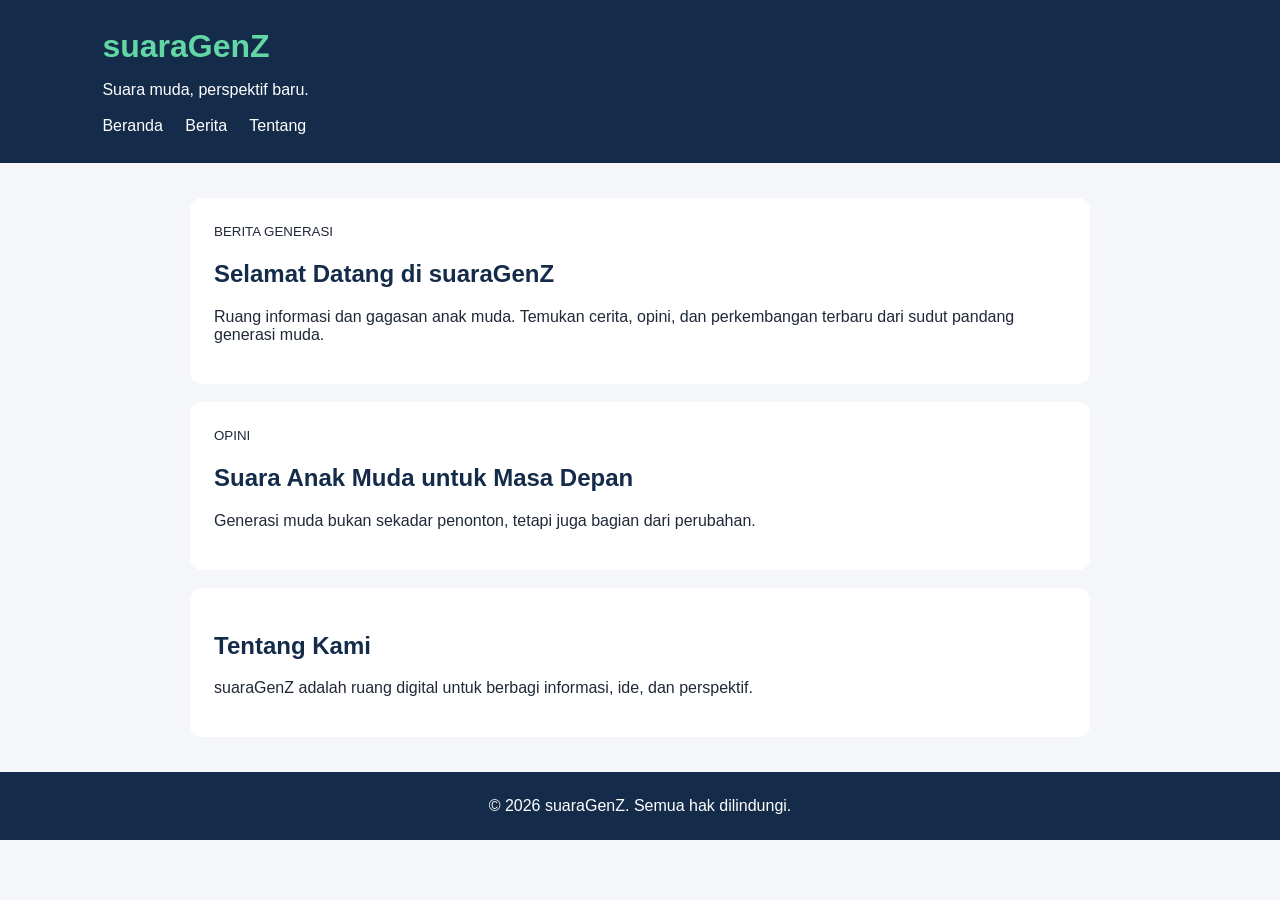
==== index.html @ 2b07df7a "Create index.html" ====
<!DOCTYPE html>
<html lang="id">
<head>
  <meta charset="UTF-8">
  <meta name="viewport" content="width=device-width, initial-scale=1.0">
  <title>suaraGenZ — Suara Generasi</title>
  <style>
    body {
      margin: 0;
      font-family: Arial, sans-serif;
      background: #f4f6f9;
      color: #202938;
    }
    header {
      background: #142b4a;
      color: white;
      padding: 28px 8%;
    }
    header h1 { margin: 0; color: #62d6a5; }
    nav { margin-top: 18px; }
    nav a {
      color: white;
      margin-right: 18px;
      text-decoration: none;
    }
    main {
      max-width: 900px;
      margin: 35px auto;
      padding: 0 20px;
    }
    article {
      background: white;
      padding: 24px;
      margin-bottom: 18px;
      border-radius: 12px;
    }
    article h2 { color: #142b4a; }
    footer {
      text-align: center;
      padding: 25px;
      background: #142b4a;
      color: white;
    }
  </style>
</head>
<body>
  <header>
    <h1>suaraGenZ</h1>
    <p>Suara muda, perspektif baru.</p>
    <nav>
      <a href="#">Beranda</a>
      <a href="#berita">Berita</a>
      <a href="#tentang">Tentang</a>
    </nav>
  </header>

  <main id="berita">
    <article>
      <small>BERITA GENERASI</small>
      <h2>Selamat Datang di suaraGenZ</h2>
      <p>
        Ruang informasi dan gagasan anak muda.
        Temukan cerita, opini, dan perkembangan terbaru
        dari sudut pandang generasi muda.
      </p>
    </article>

    <article>
      <small>OPINI</small>
      <h2>Suara Anak Muda untuk Masa Depan</h2>
      <p>
        Generasi muda bukan sekadar penonton,
        tetapi juga bagian dari perubahan.
      </p>
    </article>

    <article id="tentang">
      <h2>Tentang Kami</h2>
      <p>
        suaraGenZ adalah ruang digital untuk
        berbagi informasi, ide, dan perspektif.
      </p>
    </article>
  </main>

  <footer>
    &copy; 2026 suaraGenZ. Semua hak dilindungi.
  </footer>
</body>
</html>
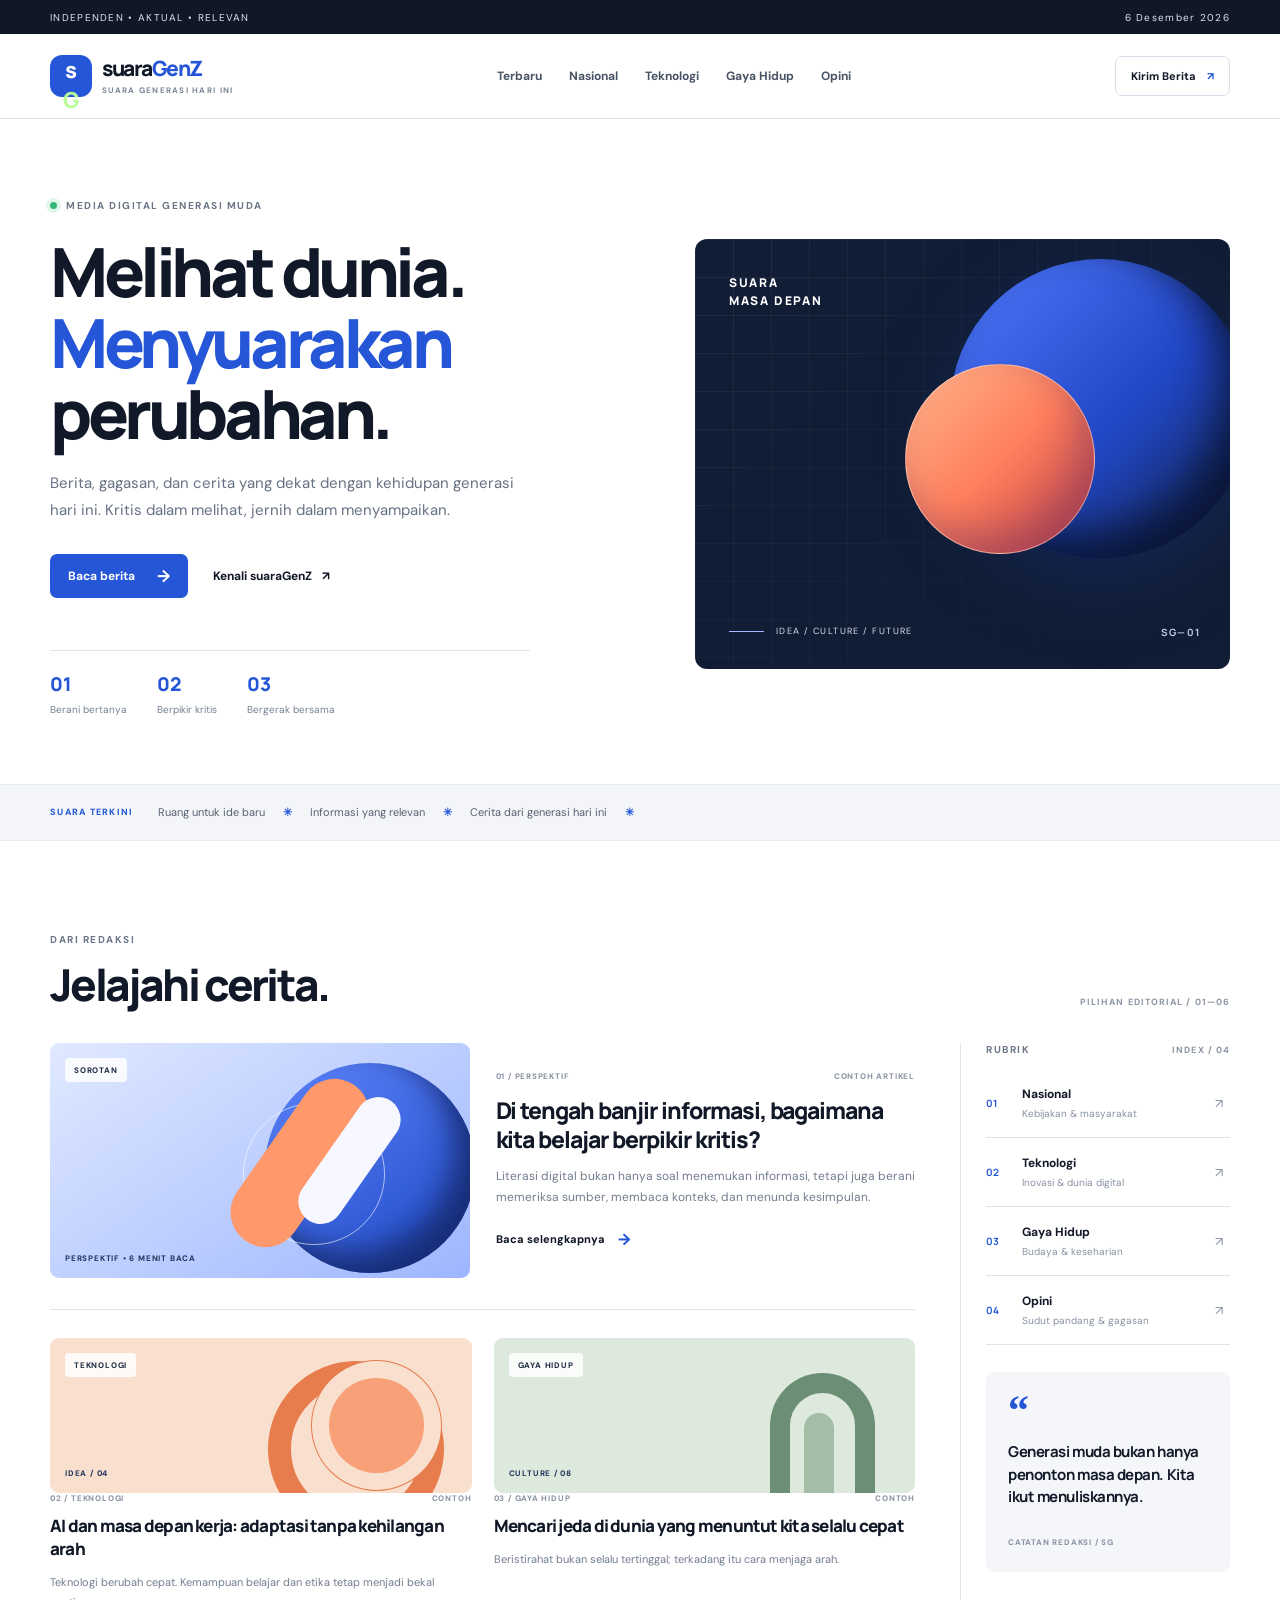
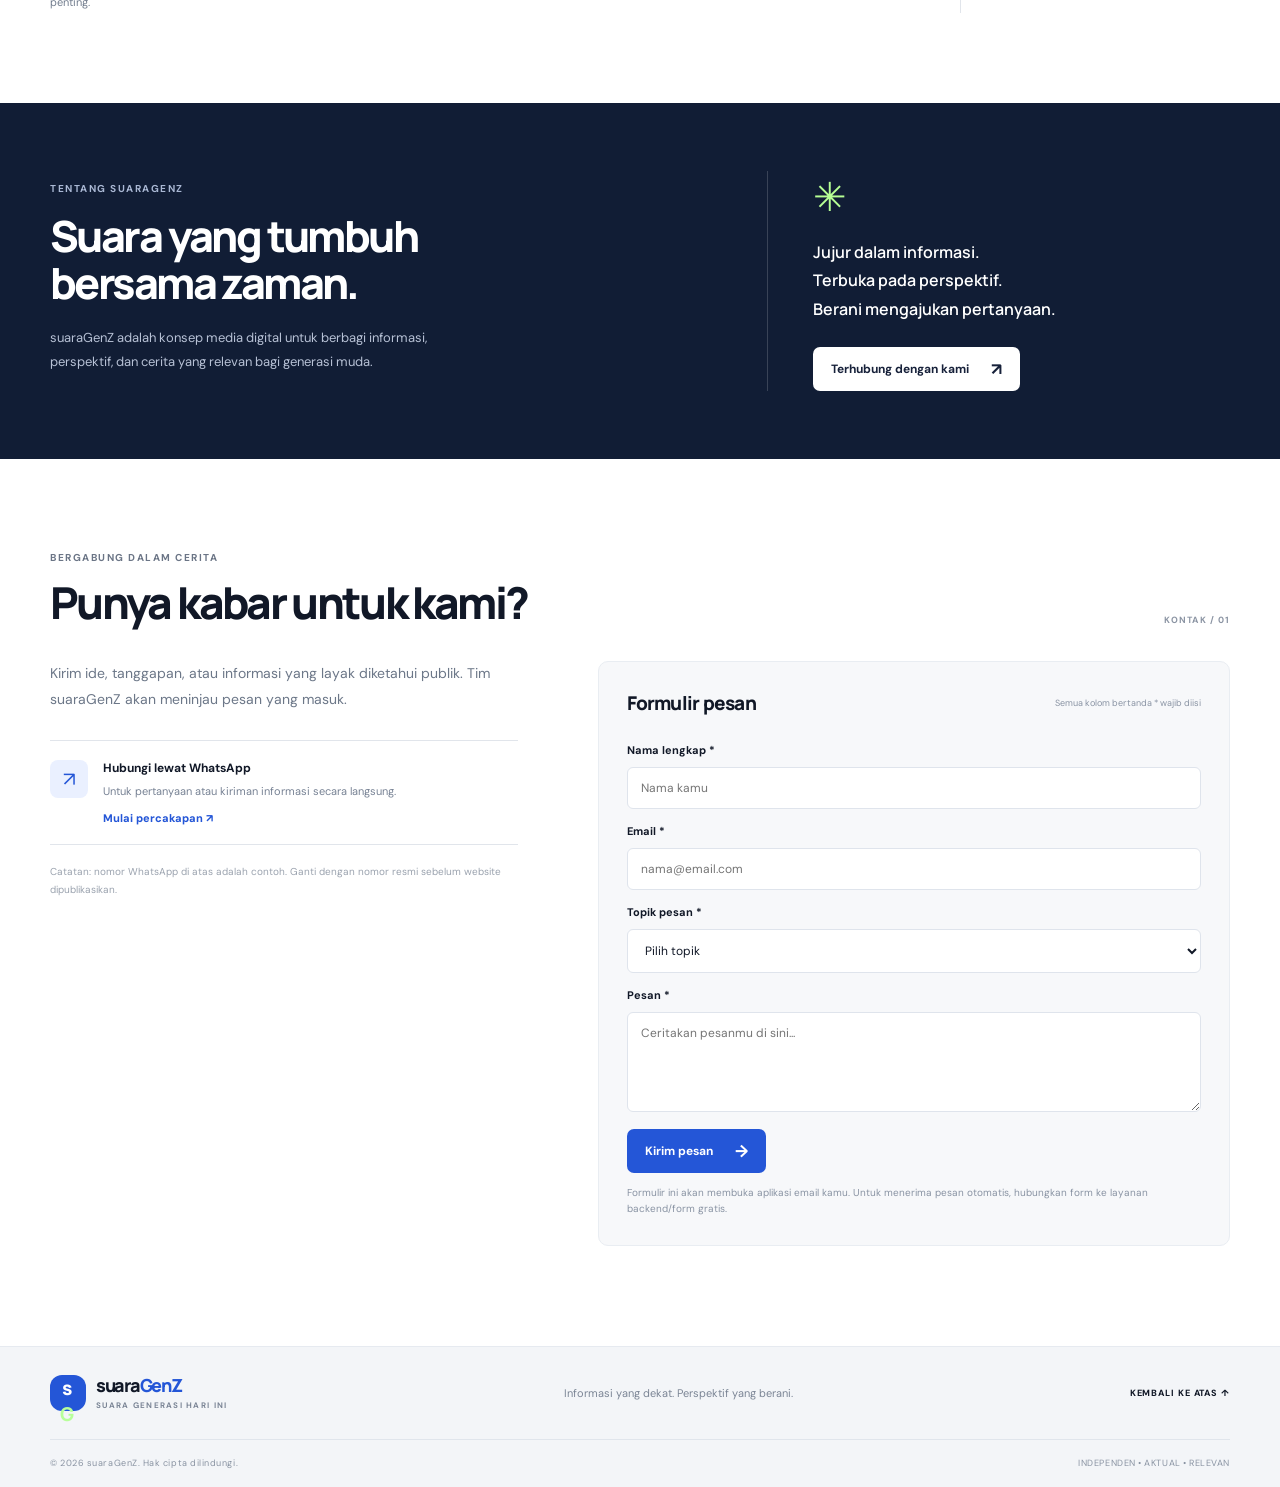
==== commit d612ffe4: "Add files via upload" ====
--- a/index.html
+++ b/index.html
@@ -1,91 +1,88 @@
-
-<!DOCTYPE html>
+<!doctype html>
 <html lang="id">
 <head>
-  <meta charset="UTF-8">
-  <meta name="viewport" content="width=device-width, initial-scale=1.0">
-  <title>suaraGenZ — Suara Generasi</title>
-  <style>
-    body {
-      margin: 0;
-      font-family: Arial, sans-serif;
-      background: #f4f6f9;
-      color: #202938;
-    }
-    header {
-      background: #142b4a;
-      color: white;
-      padding: 28px 8%;
-    }
-    header h1 { margin: 0; color: #62d6a5; }
-    nav { margin-top: 18px; }
-    nav a {
-      color: white;
-      margin-right: 18px;
-      text-decoration: none;
-    }
-    main {
-      max-width: 900px;
-      margin: 35px auto;
-      padding: 0 20px;
-    }
-    article {
-      background: white;
-      padding: 24px;
-      margin-bottom: 18px;
-      border-radius: 12px;
-    }
-    article h2 { color: #142b4a; }
-    footer {
-      text-align: center;
-      padding: 25px;
-      background: #142b4a;
-      color: white;
-    }
-  </style>
+  <meta charset="utf-8">
+  <meta name="viewport" content="width=device-width, initial-scale=1">
+  <meta name="theme-color" content="#101827">
+  <meta name="description" content="suaraGenZ — berita, gagasan, dan cerita generasi hari ini.">
+  <title>suaraGenZ — Suara Generasi Hari Ini</title>
+  <link rel="icon" href="assets/favicon.svg" type="image/svg+xml">
+  <link rel="stylesheet" href="styles.css">
 </head>
 <body>
-  <header>
-    <h1>suaraGenZ</h1>
-    <p>Suara muda, perspektif baru.</p>
-    <nav>
-      <a href="#">Beranda</a>
-      <a href="#berita">Berita</a>
-      <a href="#tentang">Tentang</a>
-    </nav>
+  <div class="topline"><div class="container topbar"><span>INDEPENDEN • AKTUAL • RELEVAN</span><span id="today"></span></div></div>
+  <header class="site-header">
+    <div class="container header-inner">
+      <a class="brand" href="#" aria-label="suaraGenZ beranda"><span class="brand-mark">s<span>G</span></span><span class="brand-name">suara<span>GenZ</span><small>SUARA GENERASI HARI INI</small></span></a>
+      <button class="menu-toggle" id="menuToggle" aria-expanded="false" aria-controls="mainNav" aria-label="Buka menu">☰</button>
+      <nav id="mainNav" class="nav">
+        <a href="#terbaru">Terbaru</a><a href="#nasional">Nasional</a><a href="#teknologi">Teknologi</a><a href="#gaya-hidup">Gaya Hidup</a><a href="#opini">Opini</a>
+      </nav>
+      <a class="header-cta" href="#kontak">Kirim Berita <span>↗</span></a>
+    </div>
   </header>
 
-  <main id="berita">
-    <article>
-      <small>BERITA GENERASI</small>
-      <h2>Selamat Datang di suaraGenZ</h2>
-      <p>
-        Ruang informasi dan gagasan anak muda.
-        Temukan cerita, opini, dan perkembangan terbaru
-        dari sudut pandang generasi muda.
-      </p>
-    </article>
+  <main>
+    <section class="hero container">
+      <div class="hero-copy">
+        <div class="eyebrow"><span class="live-dot"></span> MEDIA DIGITAL GENERASI MUDA</div>
+        <h1>Melihat dunia.<br><em>Menyuarakan</em> perubahan.</h1>
+        <p>Berita, gagasan, dan cerita yang dekat dengan kehidupan generasi hari ini. Kritis dalam melihat, jernih dalam menyampaikan.</p>
+        <div class="hero-actions"><a class="button button-primary" href="#terbaru">Baca berita <span>→</span></a><a class="text-link" href="#tentang">Kenali suaraGenZ <span>↗</span></a></div>
+        <div class="hero-stats"><div><strong>01</strong><span>Berani bertanya</span></div><div><strong>02</strong><span>Berpikir kritis</span></div><div><strong>03</strong><span>Bergerak bersama</span></div></div>
+      </div>
+      <div class="hero-visual" role="img" aria-label="Ilustrasi editorial abstrak">
+        <div class="visual-grid"></div><div class="orb orb-one"></div><div class="orb orb-two"></div><div class="hero-label">SUARA<br>MASA DEPAN</div>
+        <div class="visual-note"><span class="note-line"></span><span>IDEA / CULTURE / FUTURE</span></div>
+        <div class="visual-number">SG—01</div>
+      </div>
+    </section>
 
-    <article>
-      <small>OPINI</small>
-      <h2>Suara Anak Muda untuk Masa Depan</h2>
-      <p>
-        Generasi muda bukan sekadar penonton,
-        tetapi juga bagian dari perubahan.
-      </p>
-    </article>
+    <section class="ticker"><div class="container ticker-inner"><span class="ticker-label">SUARA TERKINI</span><div class="ticker-content">Ruang untuk ide baru <b>✳</b> Informasi yang relevan <b>✳</b> Cerita dari generasi hari ini <b>✳</b></div></div></section>
 
-    <article id="tentang">
-      <h2>Tentang Kami</h2>
-      <p>
-        suaraGenZ adalah ruang digital untuk
-        berbagi informasi, ide, dan perspektif.
-      </p>
-    </article>
+    <section class="section container" id="terbaru">
+      <div class="section-heading"><div><span class="eyebrow">DARI REDAKSI</span><h2>Jelajahi cerita.</h2></div><span class="section-count">PILIHAN EDITORIAL / 01—06</span></div>
+      <div class="content-layout">
+        <div class="main-stories">
+          <article class="story story-feature">
+            <a href="#baca" class="story-art art-blue" aria-label="Buka contoh artikel tentang literasi digital"><span class="art-tag">SOROTAN</span><div class="art-shape shape-a"></div><div class="art-shape shape-b"></div><span class="art-bottom">PERSPEKTIF • 6 MENIT BACA</span></a>
+            <div class="story-body"><div class="story-meta"><span>01 / PERSPEKTIF</span><span>CONTOH ARTIKEL</span></div><h3><a href="#baca">Di tengah banjir informasi, bagaimana kita belajar berpikir kritis?</a></h3><p>Literasi digital bukan hanya soal menemukan informasi, tetapi juga berani memeriksa sumber, membaca konteks, dan menunda kesimpulan.</p><a class="read-link" href="#baca">Baca selengkapnya <span>→</span></a></div>
+          </article>
+          <div class="story-grid">
+            <article class="story story-small"><a href="#baca" class="story-art art-orange"><span class="art-tag">TEKNOLOGI</span><div class="tech-circles"></div><span class="art-bottom">IDEA / 04</span></a><div class="story-body"><div class="story-meta"><span>02 / TEKNOLOGI</span><span>CONTOH</span></div><h3><a href="#baca">AI dan masa depan kerja: adaptasi tanpa kehilangan arah</a></h3><p>Teknologi berubah cepat. Kemampuan belajar dan etika tetap menjadi bekal penting.</p></div></article>
+            <article class="story story-small"><a href="#baca" class="story-art art-green"><span class="art-tag">GAYA HIDUP</span><div class="green-arch"></div><span class="art-bottom">CULTURE / 08</span></a><div class="story-body"><div class="story-meta"><span>03 / GAYA HIDUP</span><span>CONTOH</span></div><h3><a href="#baca">Mencari jeda di dunia yang menuntut kita selalu cepat</a></h3><p>Beristirahat bukan selalu tertinggal; terkadang itu cara menjaga arah.</p></div></article>
+          </div>
+        </div>
+        <aside class="sidebar">
+          <div class="sidebar-heading"><span class="eyebrow">RUBRIK</span><span class="tiny-index">INDEX / 04</span></div>
+          <a class="category-link" id="nasional" href="#kontak"><span class="category-no">01</span><span><strong>Nasional</strong><small>Kebijakan & masyarakat</small></span><span class="category-arrow">↗</span></a>
+          <a class="category-link" id="teknologi" href="#kontak"><span class="category-no">02</span><span><strong>Teknologi</strong><small>Inovasi & dunia digital</small></span><span class="category-arrow">↗</span></a>
+          <a class="category-link" id="gaya-hidup" href="#kontak"><span class="category-no">03</span><span><strong>Gaya Hidup</strong><small>Budaya & keseharian</small></span><span class="category-arrow">↗</span></a>
+          <a class="category-link" id="opini" href="#kontak"><span class="category-no">04</span><span><strong>Opini</strong><small>Sudut pandang & gagasan</small></span><span class="category-arrow">↗</span></a>
+          <div class="quote-card"><span class="quote-mark">“</span><p>Generasi muda bukan hanya penonton masa depan. Kita ikut menuliskannya.</p><span class="quote-credit">CATATAN REDAKSI / SG</span></div>
+        </aside>
+      </div>
+    </section>
+
+    <section class="newsletter-band" id="tentang"><div class="container newsletter-inner"><div><span class="eyebrow eyebrow-light">TENTANG SUARAGENZ</span><h2>Suara yang tumbuh<br>bersama zaman.</h2><p>suaraGenZ adalah konsep media digital untuk berbagi informasi, perspektif, dan cerita yang relevan bagi generasi muda.</p></div><div class="newsletter-side"><span class="big-star">✳</span><p>Jujur dalam informasi.<br>Terbuka pada perspektif.<br>Berani mengajukan pertanyaan.</p><a href="#kontak" class="button button-light">Terhubung dengan kami <span>↗</span></a></div></div></section>
+
+    <section class="section container contact-section" id="kontak">
+      <div class="section-heading"><div><span class="eyebrow">BERGABUNG DALAM CERITA</span><h2>Punya kabar untuk kami?</h2></div><span class="section-count">KONTAK / 01</span></div>
+      <div class="contact-layout">
+        <div class="contact-intro"><p>Kirim ide, tanggapan, atau informasi yang layak diketahui publik. Tim suaraGenZ akan meninjau pesan yang masuk.</p><div class="contact-note"><span class="contact-icon">↗</span><div><strong>Hubungi lewat WhatsApp</strong><span>Untuk pertanyaan atau kiriman informasi secara langsung.</span><a id="whatsappLink" href="https://wa.me/6281234567890" target="_blank" rel="noopener">Mulai percakapan ↗</a></div></div><p class="small-note">Catatan: nomor WhatsApp di atas adalah contoh. Ganti dengan nomor resmi sebelum website dipublikasikan.</p></div>
+        <form class="contact-form" id="contactForm">
+          <div class="form-heading"><strong>Formulir pesan</strong><span>Semua kolom bertanda * wajib diisi</span></div>
+          <label for="name">Nama lengkap *</label><input id="name" name="name" type="text" placeholder="Nama kamu" required maxlength="100">
+          <label for="email">Email *</label><input id="email" name="email" type="email" placeholder="nama@email.com" required maxlength="150">
+          <label for="topic">Topik pesan *</label><select id="topic" name="topic" required><option value="">Pilih topik</option><option>Informasi / kiriman berita</option><option>Kerja sama</option><option>Opini dan tanggapan</option><option>Umum</option></select>
+          <label for="message">Pesan *</label><textarea id="message" name="message" rows="4" placeholder="Ceritakan pesanmu di sini..." required maxlength="3000"></textarea>
+          <button class="button button-primary submit-button" type="submit">Kirim pesan <span>→</span></button>
+          <p class="form-help" id="formHelp">Formulir ini akan membuka aplikasi email kamu. Untuk menerima pesan otomatis, hubungkan form ke layanan backend/form gratis.</p>
+        </form>
+      </div>
+    </section>
   </main>
-
-  <footer>
-    &copy; 2026 suaraGenZ. Semua hak dilindungi.
-  </footer>
+  <footer class="site-footer"><div class="container footer-top"><a class="brand brand-footer" href="#"><span class="brand-mark">s<span>G</span></span><span class="brand-name">suara<span>GenZ</span><small>SUARA GENERASI HARI INI</small></span></a><p>Informasi yang dekat. Perspektif yang berani.</p><a class="back-top" href="#">KEMBALI KE ATAS ↑</a></div><div class="container footer-bottom"><span>© <span id="year"></span> suaraGenZ. Hak cipta dilindungi.</span><span>INDEPENDEN • AKTUAL • RELEVAN</span></div></footer>
+  <script src="script.js"></script>
 </body>
 </html>
--- a/styles.css
+++ b/styles.css
@@ -0,0 +1,11 @@
+@import url('https://fonts.googleapis.com/css2?family=DM+Sans:wght@400;500;600;700&family=Manrope:wght@400;500;600;700;800&display=swap');
+:root{--ink:#111827;--muted:#687386;--paper:#f7f8fa;--line:#e1e5eb;--blue:#2456d7;--orange:#ff8b54;--green:#d7e6d8;--max:1180px}
+*{box-sizing:border-box}html{scroll-behavior:smooth;scroll-padding-top:100px}body{margin:0;background:#fff;color:var(--ink);font-family:'DM Sans',sans-serif;-webkit-font-smoothing:antialiased}a{color:inherit;text-decoration:none}.container{width:min(var(--max),calc(100% - 48px));margin-inline:auto}.topline{background:#101827;color:#dce3ee;font-size:10px;letter-spacing:.13em}.topbar{height:34px;display:flex;align-items:center;justify-content:space-between}.site-header{border-bottom:1px solid var(--line);background:rgba(255,255,255,.96);position:sticky;top:0;z-index:10;backdrop-filter:blur(12px)}.header-inner{min-height:84px;display:flex;align-items:center;justify-content:space-between;gap:24px}.brand{display:flex;align-items:center;gap:10px;flex-shrink:0}.brand-mark{width:42px;height:42px;background:var(--blue);color:white;border-radius:12px;display:grid;place-items:center;font:800 22px Manrope,sans-serif;letter-spacing:-.1em;padding-right:3px}.brand-mark span{color:#b7ff9a}.brand-name{font:800 21px Manrope,sans-serif;letter-spacing:-.07em;line-height:1.05}.brand-name>span{color:var(--blue)}.brand-name small{display:block;font:700 8px 'DM Sans',sans-serif;letter-spacing:.16em;color:#7a8495;margin-top:5px}.nav{display:flex;align-items:center;gap:27px;font-size:12px;font-weight:700;color:#485365}.nav a:hover,.text-link:hover,.read-link:hover{color:var(--blue)}.header-cta{border:1px solid #d8deea;border-radius:7px;padding:12px 15px;font-size:11px;font-weight:700;white-space:nowrap}.header-cta span{color:var(--blue);margin-left:8px}.menu-toggle{display:none;border:1px solid var(--line);border-radius:7px;background:white;font-size:20px;padding:7px 10px}
+.hero{display:grid;grid-template-columns:1fr .9fr;gap:50px;align-items:center;padding-top:74px;padding-bottom:68px}.eyebrow{font-size:10px;font-weight:700;letter-spacing:.15em;color:#6b7586;display:inline-flex;align-items:center;gap:9px}.live-dot{width:7px;height:7px;border-radius:50%;background:#35b779;box-shadow:0 0 0 4px #e3f6eb}.hero h1{font:800 clamp(40px,5.3vw,70px)/1.05 Manrope,sans-serif;letter-spacing:-.065em;margin:22px 0 20px;max-width:600px}.hero h1 em{color:var(--blue);font-style:normal}.hero-copy>p{color:#667184;line-height:1.8;font-size:15px;max-width:475px;margin:0}.hero-actions{display:flex;align-items:center;gap:25px;margin-top:30px}.button{display:inline-flex;align-items:center;justify-content:center;gap:22px;border:0;border-radius:7px;padding:14px 18px;font:700 12px 'DM Sans',sans-serif;cursor:pointer;transition:transform .2s,background .2s}.button:hover{transform:translateY(-2px)}.button-primary{background:var(--blue);color:white}.button-primary:hover{background:#1744bb}.button span{font-size:17px;line-height:10px}.text-link{font-size:12px;font-weight:700}.text-link span{margin-left:7px}.hero-stats{display:flex;gap:30px;margin-top:52px;padding-top:20px;border-top:1px solid var(--line);max-width:480px}.hero-stats div{display:flex;flex-direction:column;gap:6px}.hero-stats strong{font:800 19px Manrope,sans-serif;color:var(--blue)}.hero-stats span{font-size:10px;color:#758092}.hero-visual{height:430px;position:relative;overflow:hidden;background:#111d35;border-radius:12px;color:white;isolation:isolate}.visual-grid{position:absolute;inset:0;background-image:linear-gradient(#ffffff10 1px,transparent 1px),linear-gradient(90deg,#ffffff10 1px,transparent 1px);background-size:38px 38px;mask-image:linear-gradient(135deg,black,transparent 85%)}.orb{position:absolute;border-radius:50%;filter:blur(.2px)}.orb-one{width:300px;height:300px;background:linear-gradient(135deg,#527aff,#2147c6 55%,#13254c);right:-20px;top:20px;box-shadow:inset -22px -25px 45px #0a1538,0 25px 70px #152b6b80}.orb-two{width:190px;height:190px;border:1px solid #ffffff65;right:135px;top:125px;background:linear-gradient(135deg,#ffb48b,#ff805d 50%,#b83d49);box-shadow:inset -15px -20px 35px #702e5d60}.hero-label{position:absolute;left:34px;top:35px;font:800 12px/1.5 Manrope,sans-serif;letter-spacing:.15em}.visual-note{position:absolute;bottom:32px;left:34px;display:flex;align-items:center;gap:12px;font-size:9px;letter-spacing:.16em;color:#d5dcec}.note-line{width:35px;height:1px;background:#a7b9ff}.visual-number{position:absolute;bottom:30px;right:30px;font:700 10px Manrope,sans-serif;letter-spacing:.12em;color:#c2cbe0}
+.ticker{background:#f3f5f8;border-block:1px solid #e9edf2}.ticker-inner{min-height:55px;display:flex;align-items:center;gap:25px;overflow:hidden}.ticker-label{font-size:9px;font-weight:800;letter-spacing:.14em;color:var(--blue);white-space:nowrap}.ticker-content{font-size:11px;color:#566173;white-space:nowrap}.ticker-content b{color:var(--blue);margin:0 15px}
+.section{padding-top:86px;padding-bottom:90px}.section-heading{display:flex;align-items:end;justify-content:space-between;margin-bottom:35px}.section-heading h2,.newsletter-inner h2{font:800 clamp(30px,4vw,44px)/1.1 Manrope,sans-serif;letter-spacing:-.06em;margin:12px 0 0}.section-count,.tiny-index{font-size:9px;letter-spacing:.12em;color:#8b94a3;font-weight:700}.content-layout{display:grid;grid-template-columns:minmax(0,1fr) 270px;gap:45px}.story-feature{display:grid;grid-template-columns:1fr 1fr;gap:26px;align-items:center;padding-bottom:31px;border-bottom:1px solid var(--line)}.story-art{position:relative;display:block;overflow:hidden;border-radius:9px;min-height:235px}.art-blue{background:linear-gradient(145deg,#e0e9ff,#9db6ff)}.art-orange{background:#f9dfce;min-height:155px}.art-green{background:#dce9dc;min-height:155px}.art-tag{position:absolute;z-index:2;top:15px;left:15px;background:#ffffffd9;padding:7px 9px;border-radius:4px;font-size:8px;font-weight:800;letter-spacing:.1em;color:#202d45}.art-bottom{position:absolute;bottom:15px;left:15px;font-size:8px;font-weight:800;letter-spacing:.1em;color:#24375e}.art-blue:before{content:"";position:absolute;width:210px;height:210px;border-radius:50%;background:linear-gradient(145deg,#5d83fa,#1d49c5);right:-5px;top:20px;box-shadow:inset -20px -20px 30px #182e77}.art-blue:after{content:"";position:absolute;width:140px;height:140px;border:1px solid #fff9;border-radius:50%;right:85px;top:60px}.art-shape{position:absolute;z-index:1;transform:rotate(35deg)}.shape-a{width:70px;height:190px;background:#ff986b;right:135px;top:25px;border-radius:50px}.shape-b{width:45px;height:145px;background:#f7f8ff;right:98px;top:45px;border-radius:50px}.art-orange:before{content:"";position:absolute;width:130px;height:130px;border:23px solid #e77c4c;border-radius:50%;right:28px;top:23px}.tech-circles{position:absolute;width:95px;height:95px;border-radius:50%;background:#f8a078;right:48px;top:40px;box-shadow:0 0 0 17px #f9dfce,0 0 0 18px #e77c4c}.green-arch{position:absolute;bottom:0;right:40px;width:105px;height:120px;border:20px solid #6b8e75;border-bottom:0;border-radius:80px 80px 0 0}.green-arch:after{content:"";position:absolute;bottom:0;left:14px;width:30px;height:80px;background:#a4bda6;border-radius:30px 30px 0 0}.story-meta{display:flex;justify-content:space-between;gap:12px;font-size:8px;letter-spacing:.1em;font-weight:800;color:#8b94a3}.story h3{font:800 23px/1.25 Manrope,sans-serif;letter-spacing:-.045em;margin:15px 0 12px}.story h3 a:hover{color:var(--blue)}.story-body p{font-size:12px;line-height:1.8;color:#727d8e;margin:0}.read-link{display:inline-flex;align-items:center;gap:13px;margin-top:20px;font-size:11px;font-weight:800}.read-link span{color:var(--blue);font-size:16px}.story-grid{display:grid;grid-template-columns:1fr 1fr;gap:22px;padding-top:28px}.story-small .story h3,.story-small h3{font-size:17px;line-height:1.35;margin-top:12px}.story-small .story-body p{font-size:11px}.sidebar{border-left:1px solid var(--line);padding-left:25px}.sidebar-heading{display:flex;justify-content:space-between;align-items:center;margin-bottom:13px}.category-link{display:grid;grid-template-columns:27px 1fr 15px;align-items:center;gap:9px;padding:17px 0;border-bottom:1px solid var(--line)}.category-no{font:700 10px Manrope,sans-serif;color:var(--blue)}.category-link strong{font-size:12px;display:block}.category-link small{font-size:10px;color:#8791a1;display:block;margin-top:5px}.category-arrow{font-size:13px;color:#8791a1}.category-link:hover .category-arrow{color:var(--blue)}.quote-card{background:#f4f6fa;border-radius:8px;padding:22px;margin-top:27px}.quote-mark{font:800 42px Georgia;color:var(--blue);line-height:.8}.quote-card p{font:700 15px/1.5 Manrope,sans-serif;letter-spacing:-.03em;margin:12px 0 20px}.quote-credit{font-size:8px;letter-spacing:.1em;font-weight:800;color:#8a94a4}
+.newsletter-band{background:#111d35;color:white;padding:68px 0}.newsletter-inner{display:grid;grid-template-columns:1.1fr .8fr;gap:80px;align-items:center}.eyebrow-light{color:#aab8d4}.newsletter-inner h2{font-size:43px;margin-top:15px}.newsletter-inner>div:first-child>p{color:#b7c1d5;font-size:13px;line-height:1.8;max-width:440px;margin-top:20px}.newsletter-side{border-left:1px solid #ffffff2b;padding-left:45px;position:relative}.big-star{font-size:40px;color:#b6ff94}.newsletter-side p{font:600 16px/1.8 Manrope,sans-serif;margin:15px 0 23px}.button-light{background:white;color:#17213a}.button-light:hover{background:#eaf0ff}
+.contact-section{padding-bottom:100px}.contact-layout{display:grid;grid-template-columns:.85fr 1.15fr;gap:80px}.contact-intro>p{font-size:14px;line-height:1.85;color:#6c7788;margin:0 0 27px}.contact-note{display:flex;gap:15px;padding:19px 0;border-top:1px solid var(--line);border-bottom:1px solid var(--line)}.contact-icon{display:grid;place-items:center;flex-shrink:0;width:38px;height:38px;background:#eaf0ff;color:var(--blue);border-radius:8px;font-size:20px}.contact-note div{display:flex;flex-direction:column;gap:7px}.contact-note strong{font-size:12px}.contact-note span:not(.contact-icon){font-size:11px;color:#778294;line-height:1.6}.contact-note a{font-size:11px;font-weight:800;color:var(--blue);margin-top:3px}.small-note{font-size:10px!important;color:#9aa2ae!important;margin-top:18px!important}.contact-form{background:#f7f8fa;border:1px solid #e9edf2;border-radius:10px;padding:28px;display:flex;flex-direction:column;gap:10px}.form-heading{display:flex;justify-content:space-between;align-items:center;gap:12px;margin-bottom:12px}.form-heading strong{font:800 19px Manrope,sans-serif;letter-spacing:-.04em}.form-heading span{font-size:9px;color:#8993a3}.contact-form label{font-size:11px;font-weight:700;margin-top:5px}.contact-form input,.contact-form select,.contact-form textarea{width:100%;border:1px solid #dfe4ec;border-radius:6px;background:white;padding:12px 13px;font:12px 'DM Sans',sans-serif;color:var(--ink);outline:none}.contact-form input:focus,.contact-form select:focus,.contact-form textarea:focus{border-color:var(--blue);box-shadow:0 0 0 3px #2456d71a}.contact-form textarea{resize:vertical;min-height:100px}.submit-button{margin-top:7px;align-self:flex-start}.form-help{font-size:10px;line-height:1.6;color:#8993a3;margin:2px 0 0}.site-footer{background:#f3f5f8;border-top:1px solid #e6eaf0}.footer-top{display:flex;align-items:center;justify-content:space-between;gap:20px;padding-top:28px;padding-bottom:28px}.footer-top>p{font-size:11px;color:#7b8595}.brand-footer .brand-mark{width:36px;height:36px;font-size:19px}.brand-footer .brand-name{font-size:18px}.back-top{font-size:9px;font-weight:800;letter-spacing:.1em}.footer-bottom{border-top:1px solid #e0e5ec;padding-top:17px;padding-bottom:18px;display:flex;justify-content:space-between;gap:15px;color:#8993a2;font-size:9px;letter-spacing:.06em}
+@media(max-width:900px){.nav{gap:15px}.header-inner{gap:14px}.header-cta{padding:10px}.hero{gap:28px}.hero-visual{height:370px}.content-layout{grid-template-columns:minmax(0,1fr) 230px;gap:25px}.story-feature{gap:18px}.story h3{font-size:20px}.contact-layout{gap:35px}.newsletter-inner{gap:40px}}
+@media(max-width:720px){.container{width:min(100% - 32px,var(--max))}.topbar{height:30px;font-size:8px}.header-inner{min-height:70px;flex-wrap:wrap}.brand-mark{width:37px;height:37px;font-size:20px}.brand-name{font-size:19px}.menu-toggle{display:block;margin-left:auto}.header-cta{display:none}.nav{display:none;order:5;flex-basis:100%;padding:0 0 16px;flex-direction:column;align-items:stretch;gap:0}.nav.open{display:flex}.nav a{padding:12px 2px;border-top:1px solid var(--line)}.hero{grid-template-columns:1fr;padding-top:46px;padding-bottom:45px;gap:30px}.hero h1{font-size:clamp(42px,11vw,62px)}.hero-copy>p{font-size:14px}.hero-stats{margin-top:35px;gap:18px}.hero-stats span{font-size:9px}.hero-visual{height:300px}.orb-one{width:230px;height:230px;right:0;top:25px}.orb-two{width:145px;height:145px;right:105px;top:100px}.hero-label{left:22px;top:24px}.visual-note{left:22px;bottom:22px}.visual-number{right:22px;bottom:22px}.ticker-inner{gap:14px;min-height:50px}.ticker-content{font-size:10px}.section{padding-top:60px;padding-bottom:62px}.section-heading{align-items:start;gap:15px;margin-bottom:26px}.section-heading h2{font-size:34px}.section-count{font-size:8px;text-align:right;max-width:120px;line-height:1.5}.content-layout{grid-template-columns:1fr;gap:35px}.story-feature{grid-template-columns:1fr;gap:18px}.story-feature .story-art{min-height:240px}.story-grid{gap:14px}.story-art{min-height:140px}.story h3{font-size:20px}.story-small h3{font-size:15px!important}.story-meta{font-size:7px}.sidebar{border-left:0;border-top:1px solid var(--line);padding:24px 0 0}.quote-card{margin-top:20px}.newsletter-band{padding:50px 0}.newsletter-inner{grid-template-columns:1fr;gap:28px}.newsletter-inner h2{font-size:38px}.newsletter-side{border-left:0;border-top:1px solid #ffffff2b;padding:25px 0 0}.contact-layout{grid-template-columns:1fr;gap:30px}.contact-form{padding:20px}.form-heading{align-items:flex-start;flex-direction:column;gap:6px}.footer-top{flex-wrap:wrap}.footer-top>p{order:3;flex-basis:100%;margin:0}.footer-bottom{font-size:8px;line-height:1.6}.footer-bottom span:last-child{display:none}}
+@media(prefers-reduced-motion:reduce){html{scroll-behavior:auto}*,*::before,*::after{transition:none!important}}
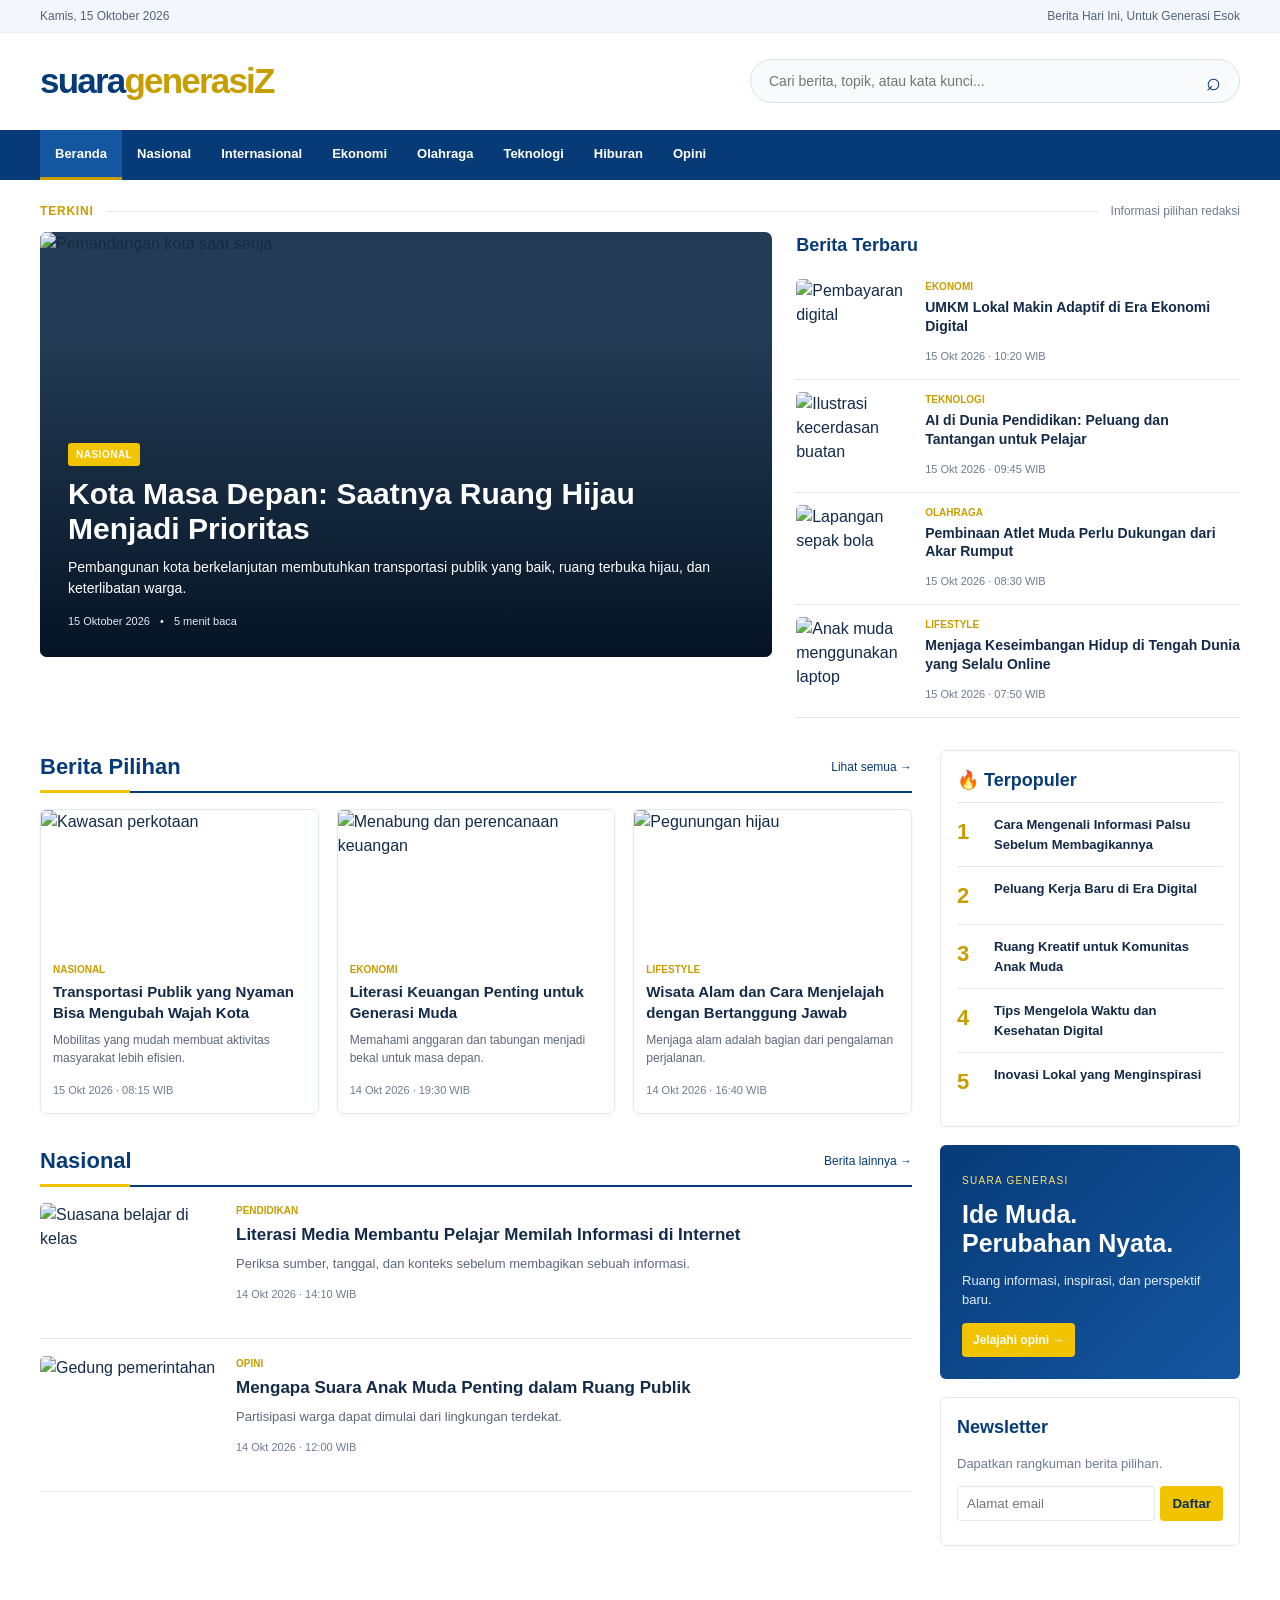
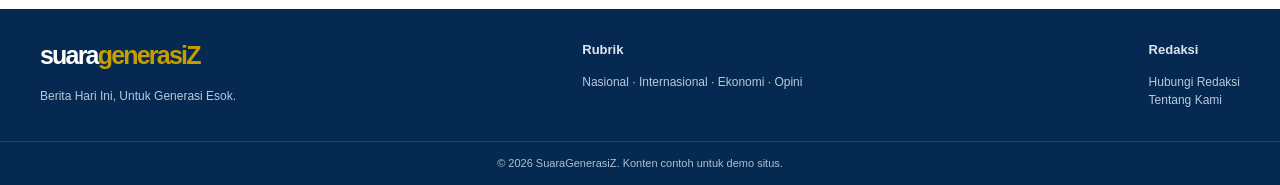
==== commit 1e0af9b5: "Add files via upload" ====
--- a/index.html
+++ b/index.html
@@ -1,88 +1,88 @@
-<!doctype html>
+<!DOCTYPE html>
 <html lang="id">
 <head>
-  <meta charset="utf-8">
-  <meta name="viewport" content="width=device-width, initial-scale=1">
-  <meta name="theme-color" content="#101827">
-  <meta name="description" content="suaraGenZ — berita, gagasan, dan cerita generasi hari ini.">
-  <title>suaraGenZ — Suara Generasi Hari Ini</title>
-  <link rel="icon" href="assets/favicon.svg" type="image/svg+xml">
-  <link rel="stylesheet" href="styles.css">
+<meta charset="utf-8">
+<meta name="viewport" content="width=device-width, initial-scale=1">
+<meta name="description" content="SuaraGenerasiZ — Berita hari ini, suara generasi esok.">
+<title>SuaraGenerasiZ — Berita Hari Ini</title>
+<link rel="stylesheet" href="style.css">
 </head>
 <body>
-  <div class="topline"><div class="container topbar"><span>INDEPENDEN • AKTUAL • RELEVAN</span><span id="today"></span></div></div>
-  <header class="site-header">
-    <div class="container header-inner">
-      <a class="brand" href="#" aria-label="suaraGenZ beranda"><span class="brand-mark">s<span>G</span></span><span class="brand-name">suara<span>GenZ</span><small>SUARA GENERASI HARI INI</small></span></a>
-      <button class="menu-toggle" id="menuToggle" aria-expanded="false" aria-controls="mainNav" aria-label="Buka menu">☰</button>
-      <nav id="mainNav" class="nav">
-        <a href="#terbaru">Terbaru</a><a href="#nasional">Nasional</a><a href="#teknologi">Teknologi</a><a href="#gaya-hidup">Gaya Hidup</a><a href="#opini">Opini</a>
-      </nav>
-      <a class="header-cta" href="#kontak">Kirim Berita <span>↗</span></a>
+<div class="topline"><div class="wrap topinner"><span>Kamis, 15 Oktober 2026</span><span>Berita Hari Ini, Untuk Generasi Esok</span></div></div>
+<header class="wrap masthead">
+  <a class="brand" href="index.html" aria-label="SuaraGenerasiZ beranda"><span>suara</span><b>generasiZ</b></a>
+  <form class="search" id="searchForm"><input id="searchInput" type="search" placeholder="Cari berita, topik, atau kata kunci..." aria-label="Cari berita"><button aria-label="Cari">⌕</button></form>
+  <button class="menu-toggle" id="menuToggle" aria-label="Buka menu">☰</button>
+</header>
+<nav class="nav" id="mainNav"><div class="wrap navinner">
+  <a class="active" href="index.html">Beranda</a><a href="#nasional">Nasional</a><a href="#internasional">Internasional</a><a href="#ekonomi">Ekonomi</a><a href="#olahraga">Olahraga</a><a href="#teknologi">Teknologi</a><a href="#hiburan">Hiburan</a><a href="#opini">Opini</a>
+</div></nav>
+<main class="wrap">
+  <div class="section-label"><span>TERKINI</span><span class="label-line"></span><span class="muted">Informasi pilihan redaksi</span></div>
+  <section class="lead-grid">
+    <article class="hero story" data-category="Nasional" data-search="kota ramah lingkungan ruang hijau nasional">
+      <img src="https://images.unsplash.com/photo-1519608487953-e999c86e7455?auto=format&fit=crop&w=1200&q=85" alt="Pemandangan kota saat senja">
+      <div class="hero-shade"></div><div class="hero-content"><span class="tag">NASIONAL</span>
+      <h1><a href="artikel.html">Kota Masa Depan: Saatnya Ruang Hijau Menjadi Prioritas</a></h1>
+      <p>Pembangunan kota berkelanjutan membutuhkan transportasi publik yang baik, ruang terbuka hijau, dan keterlibatan warga.</p>
+      <div class="meta">15 Oktober 2026 <span>•</span> 5 menit baca</div></div>
+    </article>
+    <div class="latest">
+      <h2>Berita Terbaru</h2>
+      <article class="mini story" data-category="Ekonomi" data-search="ekonomi UMKM digital bisnis lokal">
+        <img src="https://images.unsplash.com/photo-1556742049-0cfed4f6a45d?auto=format&fit=crop&w=400&q=80" alt="Pembayaran digital">
+        <div><span class="category">EKONOMI</span><h3><a href="artikel.html">UMKM Lokal Makin Adaptif di Era Ekonomi Digital</a></h3><small>15 Okt 2026 · 10:20 WIB</small></div>
+      </article>
+      <article class="mini story" data-category="Teknologi" data-search="teknologi kecerdasan buatan AI pendidikan">
+        <img src="https://images.unsplash.com/photo-1677442136019-21780ecad995?auto=format&fit=crop&w=400&q=80" alt="Ilustrasi kecerdasan buatan">
+        <div><span class="category">TEKNOLOGI</span><h3><a href="artikel.html">AI di Dunia Pendidikan: Peluang dan Tantangan untuk Pelajar</a></h3><small>15 Okt 2026 · 09:45 WIB</small></div>
+      </article>
+      <article class="mini story" data-category="Olahraga" data-search="olahraga sepak bola tim nasional">
+        <img src="https://images.unsplash.com/photo-1522778119026-d647f0596c20?auto=format&fit=crop&w=400&q=80" alt="Lapangan sepak bola">
+        <div><span class="category">OLAHRAGA</span><h3><a href="artikel.html">Pembinaan Atlet Muda Perlu Dukungan dari Akar Rumput</a></h3><small>15 Okt 2026 · 08:30 WIB</small></div>
+      </article>
+      <article class="mini story" data-category="Lifestyle" data-search="lifestyle kesehatan digital anak muda">
+        <img src="https://images.unsplash.com/photo-1516321318423-f06f85e504b3?auto=format&fit=crop&w=400&q=80" alt="Anak muda menggunakan laptop">
+        <div><span class="category">LIFESTYLE</span><h3><a href="artikel.html">Menjaga Keseimbangan Hidup di Tengah Dunia yang Selalu Online</a></h3><small>15 Okt 2026 · 07:50 WIB</small></div>
+      </article>
     </div>
-  </header>
-
-  <main>
-    <section class="hero container">
-      <div class="hero-copy">
-        <div class="eyebrow"><span class="live-dot"></span> MEDIA DIGITAL GENERASI MUDA</div>
-        <h1>Melihat dunia.<br><em>Menyuarakan</em> perubahan.</h1>
-        <p>Berita, gagasan, dan cerita yang dekat dengan kehidupan generasi hari ini. Kritis dalam melihat, jernih dalam menyampaikan.</p>
-        <div class="hero-actions"><a class="button button-primary" href="#terbaru">Baca berita <span>→</span></a><a class="text-link" href="#tentang">Kenali suaraGenZ <span>↗</span></a></div>
-        <div class="hero-stats"><div><strong>01</strong><span>Berani bertanya</span></div><div><strong>02</strong><span>Berpikir kritis</span></div><div><strong>03</strong><span>Bergerak bersama</span></div></div>
+  </section>
+  <section class="content-layout">
+    <div class="main-column">
+      <div class="section-heading"><h2>Berita Pilihan</h2><a href="#berita">Lihat semua →</a></div>
+      <div class="cards" id="berita">
+        <article class="card story" data-category="Nasional" data-search="transportasi publik kota nasional">
+          <img src="https://images.unsplash.com/photo-1519501025264-65ba15a82390?auto=format&fit=crop&w=700&q=80" alt="Kawasan perkotaan">
+          <div class="card-body"><span class="category">NASIONAL</span><h3><a href="artikel.html">Transportasi Publik yang Nyaman Bisa Mengubah Wajah Kota</a></h3><p>Mobilitas yang mudah membuat aktivitas masyarakat lebih efisien.</p><small>15 Okt 2026 · 08:15 WIB</small></div>
+        </article>
+        <article class="card story" data-category="Ekonomi" data-search="keuangan anak muda menabung ekonomi">
+          <img src="https://images.unsplash.com/photo-1579621970563-ebec7560ff3e?auto=format&fit=crop&w=700&q=80" alt="Menabung dan perencanaan keuangan">
+          <div class="card-body"><span class="category">EKONOMI</span><h3><a href="artikel.html">Literasi Keuangan Penting untuk Generasi Muda</a></h3><p>Memahami anggaran dan tabungan menjadi bekal untuk masa depan.</p><small>14 Okt 2026 · 19:30 WIB</small></div>
+        </article>
+        <article class="card story" data-category="Lifestyle" data-search="wisata alam Indonesia perjalanan">
+          <img src="https://images.unsplash.com/photo-1464822759023-fed622ff2c3b?auto=format&fit=crop&w=700&q=80" alt="Pegunungan hijau">
+          <div class="card-body"><span class="category">LIFESTYLE</span><h3><a href="artikel.html">Wisata Alam dan Cara Menjelajah dengan Bertanggung Jawab</a></h3><p>Menjaga alam adalah bagian dari pengalaman perjalanan.</p><small>14 Okt 2026 · 16:40 WIB</small></div>
+        </article>
       </div>
-      <div class="hero-visual" role="img" aria-label="Ilustrasi editorial abstrak">
-        <div class="visual-grid"></div><div class="orb orb-one"></div><div class="orb orb-two"></div><div class="hero-label">SUARA<br>MASA DEPAN</div>
-        <div class="visual-note"><span class="note-line"></span><span>IDEA / CULTURE / FUTURE</span></div>
-        <div class="visual-number">SG—01</div>
+      <div class="section-heading" id="nasional"><h2>Nasional</h2><a href="#berita">Berita lainnya →</a></div>
+      <div class="list-story story" data-category="Nasional" data-search="pendidikan sekolah literasi nasional">
+        <img src="https://images.unsplash.com/photo-1509062522246-3755977927d7?auto=format&fit=crop&w=500&q=80" alt="Suasana belajar di kelas">
+        <div><span class="category">PENDIDIKAN</span><h3><a href="artikel.html">Literasi Media Membantu Pelajar Memilah Informasi di Internet</a></h3><p>Periksa sumber, tanggal, dan konteks sebelum membagikan sebuah informasi.</p><small>14 Okt 2026 · 14:10 WIB</small></div>
       </div>
-    </section>
-
-    <section class="ticker"><div class="container ticker-inner"><span class="ticker-label">SUARA TERKINI</span><div class="ticker-content">Ruang untuk ide baru <b>✳</b> Informasi yang relevan <b>✳</b> Cerita dari generasi hari ini <b>✳</b></div></div></section>
-
-    <section class="section container" id="terbaru">
-      <div class="section-heading"><div><span class="eyebrow">DARI REDAKSI</span><h2>Jelajahi cerita.</h2></div><span class="section-count">PILIHAN EDITORIAL / 01—06</span></div>
-      <div class="content-layout">
-        <div class="main-stories">
-          <article class="story story-feature">
-            <a href="#baca" class="story-art art-blue" aria-label="Buka contoh artikel tentang literasi digital"><span class="art-tag">SOROTAN</span><div class="art-shape shape-a"></div><div class="art-shape shape-b"></div><span class="art-bottom">PERSPEKTIF • 6 MENIT BACA</span></a>
-            <div class="story-body"><div class="story-meta"><span>01 / PERSPEKTIF</span><span>CONTOH ARTIKEL</span></div><h3><a href="#baca">Di tengah banjir informasi, bagaimana kita belajar berpikir kritis?</a></h3><p>Literasi digital bukan hanya soal menemukan informasi, tetapi juga berani memeriksa sumber, membaca konteks, dan menunda kesimpulan.</p><a class="read-link" href="#baca">Baca selengkapnya <span>→</span></a></div>
-          </article>
-          <div class="story-grid">
-            <article class="story story-small"><a href="#baca" class="story-art art-orange"><span class="art-tag">TEKNOLOGI</span><div class="tech-circles"></div><span class="art-bottom">IDEA / 04</span></a><div class="story-body"><div class="story-meta"><span>02 / TEKNOLOGI</span><span>CONTOH</span></div><h3><a href="#baca">AI dan masa depan kerja: adaptasi tanpa kehilangan arah</a></h3><p>Teknologi berubah cepat. Kemampuan belajar dan etika tetap menjadi bekal penting.</p></div></article>
-            <article class="story story-small"><a href="#baca" class="story-art art-green"><span class="art-tag">GAYA HIDUP</span><div class="green-arch"></div><span class="art-bottom">CULTURE / 08</span></a><div class="story-body"><div class="story-meta"><span>03 / GAYA HIDUP</span><span>CONTOH</span></div><h3><a href="#baca">Mencari jeda di dunia yang menuntut kita selalu cepat</a></h3><p>Beristirahat bukan selalu tertinggal; terkadang itu cara menjaga arah.</p></div></article>
-          </div>
-        </div>
-        <aside class="sidebar">
-          <div class="sidebar-heading"><span class="eyebrow">RUBRIK</span><span class="tiny-index">INDEX / 04</span></div>
-          <a class="category-link" id="nasional" href="#kontak"><span class="category-no">01</span><span><strong>Nasional</strong><small>Kebijakan & masyarakat</small></span><span class="category-arrow">↗</span></a>
-          <a class="category-link" id="teknologi" href="#kontak"><span class="category-no">02</span><span><strong>Teknologi</strong><small>Inovasi & dunia digital</small></span><span class="category-arrow">↗</span></a>
-          <a class="category-link" id="gaya-hidup" href="#kontak"><span class="category-no">03</span><span><strong>Gaya Hidup</strong><small>Budaya & keseharian</small></span><span class="category-arrow">↗</span></a>
-          <a class="category-link" id="opini" href="#kontak"><span class="category-no">04</span><span><strong>Opini</strong><small>Sudut pandang & gagasan</small></span><span class="category-arrow">↗</span></a>
-          <div class="quote-card"><span class="quote-mark">“</span><p>Generasi muda bukan hanya penonton masa depan. Kita ikut menuliskannya.</p><span class="quote-credit">CATATAN REDAKSI / SG</span></div>
-        </aside>
+      <div class="list-story story" data-category="Opini" data-search="opini anak muda partisipasi masyarakat">
+        <img src="https://images.unsplash.com/photo-1529107386315-e1a2ed48a620?auto=format&fit=crop&w=500&q=80" alt="Gedung pemerintahan">
+        <div><span class="category">OPINI</span><h3><a href="artikel.html">Mengapa Suara Anak Muda Penting dalam Ruang Publik</a></h3><p>Partisipasi warga dapat dimulai dari lingkungan terdekat.</p><small>14 Okt 2026 · 12:00 WIB</small></div>
       </div>
-    </section>
-
-    <section class="newsletter-band" id="tentang"><div class="container newsletter-inner"><div><span class="eyebrow eyebrow-light">TENTANG SUARAGENZ</span><h2>Suara yang tumbuh<br>bersama zaman.</h2><p>suaraGenZ adalah konsep media digital untuk berbagi informasi, perspektif, dan cerita yang relevan bagi generasi muda.</p></div><div class="newsletter-side"><span class="big-star">✳</span><p>Jujur dalam informasi.<br>Terbuka pada perspektif.<br>Berani mengajukan pertanyaan.</p><a href="#kontak" class="button button-light">Terhubung dengan kami <span>↗</span></a></div></div></section>
-
-    <section class="section container contact-section" id="kontak">
-      <div class="section-heading"><div><span class="eyebrow">BERGABUNG DALAM CERITA</span><h2>Punya kabar untuk kami?</h2></div><span class="section-count">KONTAK / 01</span></div>
-      <div class="contact-layout">
-        <div class="contact-intro"><p>Kirim ide, tanggapan, atau informasi yang layak diketahui publik. Tim suaraGenZ akan meninjau pesan yang masuk.</p><div class="contact-note"><span class="contact-icon">↗</span><div><strong>Hubungi lewat WhatsApp</strong><span>Untuk pertanyaan atau kiriman informasi secara langsung.</span><a id="whatsappLink" href="https://wa.me/6281234567890" target="_blank" rel="noopener">Mulai percakapan ↗</a></div></div><p class="small-note">Catatan: nomor WhatsApp di atas adalah contoh. Ganti dengan nomor resmi sebelum website dipublikasikan.</p></div>
-        <form class="contact-form" id="contactForm">
-          <div class="form-heading"><strong>Formulir pesan</strong><span>Semua kolom bertanda * wajib diisi</span></div>
-          <label for="name">Nama lengkap *</label><input id="name" name="name" type="text" placeholder="Nama kamu" required maxlength="100">
-          <label for="email">Email *</label><input id="email" name="email" type="email" placeholder="nama@email.com" required maxlength="150">
-          <label for="topic">Topik pesan *</label><select id="topic" name="topic" required><option value="">Pilih topik</option><option>Informasi / kiriman berita</option><option>Kerja sama</option><option>Opini dan tanggapan</option><option>Umum</option></select>
-          <label for="message">Pesan *</label><textarea id="message" name="message" rows="4" placeholder="Ceritakan pesanmu di sini..." required maxlength="3000"></textarea>
-          <button class="button button-primary submit-button" type="submit">Kirim pesan <span>→</span></button>
-          <p class="form-help" id="formHelp">Formulir ini akan membuka aplikasi email kamu. Untuk menerima pesan otomatis, hubungkan form ke layanan backend/form gratis.</p>
-        </form>
-      </div>
-    </section>
-  </main>
-  <footer class="site-footer"><div class="container footer-top"><a class="brand brand-footer" href="#"><span class="brand-mark">s<span>G</span></span><span class="brand-name">suara<span>GenZ</span><small>SUARA GENERASI HARI INI</small></span></a><p>Informasi yang dekat. Perspektif yang berani.</p><a class="back-top" href="#">KEMBALI KE ATAS ↑</a></div><div class="container footer-bottom"><span>© <span id="year"></span> suaraGenZ. Hak cipta dilindungi.</span><span>INDEPENDEN • AKTUAL • RELEVAN</span></div></footer>
-  <script src="script.js"></script>
+      <div class="no-results" id="noResults" hidden>Tidak ada berita yang cocok. Coba kata kunci lain.</div>
+    </div>
+    <aside class="sidebar">
+      <div class="side-box"><h2>🔥 Terpopuler</h2><ol><li><a href="artikel.html">Cara Mengenali Informasi Palsu Sebelum Membagikannya</a></li><li><a href="artikel.html">Peluang Kerja Baru di Era Digital</a></li><li><a href="artikel.html">Ruang Kreatif untuk Komunitas Anak Muda</a></li><li><a href="artikel.html">Tips Mengelola Waktu dan Kesehatan Digital</a></li><li><a href="artikel.html">Inovasi Lokal yang Menginspirasi</a></li></ol></div>
+      <div class="youth-banner"><span>SUARA GENERASI</span><h2>Ide Muda.<br>Perubahan Nyata.</h2><p>Ruang informasi, inspirasi, dan perspektif baru.</p><a href="#opini">Jelajahi opini →</a></div>
+      <div class="side-box newsletter"><h2>Newsletter</h2><p>Dapatkan rangkuman berita pilihan.</p><form id="newsletterForm"><input type="email" placeholder="Alamat email" required><button type="submit">Daftar</button></form><small id="newsletterMsg"></small></div>
+    </aside>
+  </section>
+</main>
+<footer><div class="wrap footer-inner"><div><a class="brand footer-brand" href="index.html"><span>suara</span><b>generasiZ</b></a><p>Berita Hari Ini, Untuk Generasi Esok.</p></div><div><strong>Rubrik</strong><p><a href="#nasional">Nasional</a> · <a href="#internasional">Internasional</a> · <a href="#ekonomi">Ekonomi</a> · <a href="#opini">Opini</a></p></div><div><strong>Redaksi</strong><p><a href="mailto:redaksi@suaragenerasiz.example">Hubungi Redaksi</a><br><a href="#tentang">Tentang Kami</a></p></div></div><div class="copyright">© 2026 SuaraGenerasiZ. Konten contoh untuk demo situs.</div></footer>
+<script src="script.js"></script>
 </body>
-</html>
+</html>
--- a/style.css
+++ b/style.css
@@ -0,0 +1,2 @@
+*{box-sizing:border-box} :root{--navy:#073b78;--navy2:#1556a0;--red:#f2c400;--ink:#132b49;--muted:#6d7c8f;--line:#e3e8ef;--bg:#f2f7fd}body{margin:0;font-family:Arial,Helvetica,sans-serif;color:var(--ink);background:#fff;line-height:1.5}a{color:inherit;text-decoration:none}a:hover{color:#c79d00}.wrap{width:min(1200px,calc(100% - 36px));margin:auto}.topline{background:#f3f6fa;color:#52647a;font-size:12px;border-bottom:1px solid #e8edf3}.topinner{display:flex;justify-content:space-between;padding:7px 0}.masthead{display:flex;align-items:center;justify-content:space-between;gap:24px;padding:22px 0}.brand{display:inline-flex;align-items:baseline;font-size:35px;font-weight:900;letter-spacing:-1.8px;white-space:nowrap;color:var(--navy)}.brand b{color:#c79d00}.search{display:flex;max-width:490px;flex:1;border:1px solid #d9e1ea;border-radius:28px;overflow:hidden;background:#f8fafc}.search input{border:0;background:transparent;padding:13px 18px;outline:0;width:100%;font-size:14px}.search button{border:0;background:transparent;color:var(--navy);font-size:25px;padding:0 18px;cursor:pointer}.menu-toggle{display:none;background:none;border:0;font-size:24px;color:var(--navy)}.nav{background:var(--navy);color:white}.navinner{display:flex;gap:0;align-items:center;overflow-x:auto}.nav a{padding:14px 15px;font-size:13px;font-weight:700;white-space:nowrap;border-bottom:3px solid transparent}.nav a:hover,.nav a.active{background:#1556a0;border-bottom-color:#c79d00;color:#fff}.section-label{display:flex;align-items:center;gap:12px;margin:22px 0 12px;color:#c79d00;font-size:12px;font-weight:800;letter-spacing:.8px}.label-line{height:1px;background:var(--line);flex:1}.muted{color:var(--muted);font-weight:400;letter-spacing:0}.lead-grid{display:grid;grid-template-columns:1.65fr 1fr;gap:24px}.hero{height:425px;position:relative;border-radius:7px;overflow:hidden;background:#243c55}.hero>img{width:100%;height:100%;object-fit:cover}.hero-shade{position:absolute;inset:0;background:linear-gradient(0deg,rgba(2,15,31,.9),rgba(2,15,31,.02) 75%)}.hero-content{position:absolute;bottom:0;left:0;right:0;padding:28px;color:white}.tag{display:inline-block;background:#f2c400;color:white;border-radius:3px;padding:4px 8px;font-size:10px;font-weight:800;letter-spacing:.5px}.hero h1{font-size:30px;line-height:1.18;margin:10px 0}.hero p{max-width:700px;margin:8px 0 14px;font-size:14px}.meta{font-size:11px;color:#e3eaf3}.meta span{padding:0 7px}.latest h2,.side-box h2{font-size:18px;margin:0 0 8px;color:var(--navy)}.mini{display:grid;grid-template-columns:116px 1fr;gap:13px;padding:12px 0;border-bottom:1px solid var(--line)}.mini img{width:116px;height:82px;object-fit:cover;border-radius:5px}.category{font-size:10px;font-weight:800;color:#c79d00;display:block;margin-bottom:4px}.mini h3{font-size:14px;line-height:1.35;margin:0 0 7px}.mini small,.card small,.list-story small{font-size:11px;color:var(--muted)}.content-layout{display:grid;grid-template-columns:minmax(0,1fr) 300px;gap:28px;margin:32px 0}.section-heading{display:flex;align-items:center;justify-content:space-between;border-bottom:2px solid var(--navy);margin:0 0 16px;padding-bottom:8px;position:relative}.section-heading:before{content:"";position:absolute;bottom:-2px;left:0;width:90px;height:3px;background:#f2c400}.section-heading h2{font-size:22px;margin:0;color:var(--navy)}.section-heading>a{font-size:12px;color:var(--navy)}.cards{display:grid;grid-template-columns:repeat(3,minmax(0,1fr));gap:18px;margin-bottom:30px}.card{border:1px solid var(--line);border-radius:6px;overflow:hidden;box-shadow:0 2px 7px #092e5908}.card>img{width:100%;height:140px;object-fit:cover;display:block}.card-body{padding:12px}.card h3{font-size:15px;line-height:1.4;margin:3px 0 8px}.card p{font-size:12px;color:#5b6879;margin:0 0 10px}.side-box{border:1px solid var(--line);border-radius:6px;padding:16px;margin-bottom:18px}.side-box ol{list-style:none;counter-reset:popular;margin:0;padding:0}.side-box li{counter-increment:popular;display:grid;grid-template-columns:28px 1fr;gap:9px;padding:12px 0;border-top:1px solid var(--line);font-size:13px;font-weight:700}.side-box li:before{content:counter(popular);font-size:22px;font-weight:900;color:#c79d00}.youth-banner{border-radius:6px;padding:22px;color:white;background:linear-gradient(135deg,#073b78,#1556a0);margin-bottom:18px}.youth-banner>span{font-size:10px;letter-spacing:1.3px;color:#ffe36e}.youth-banner h2{font-size:25px;line-height:1.15;margin:9px 0}.youth-banner p{font-size:13px;color:#e2edf7}.youth-banner a{display:inline-block;background:#f2c400;padding:8px 11px;border-radius:4px;font-size:12px;font-weight:bold}.newsletter p{font-size:13px;color:var(--muted)}.newsletter form{display:flex;gap:5px}.newsletter input{min-width:0;width:100%;padding:9px;border:1px solid var(--line);border-radius:4px}.newsletter button,.button-link{background:#f2c400;color:#092e59;border:0;padding:9px 12px;border-radius:4px;font-weight:bold;cursor:pointer}.newsletter small{display:block;margin-top:8px;color:var(--navy)}.list-story{display:grid;grid-template-columns:180px 1fr;gap:16px;padding:0 0 17px;margin-bottom:17px;border-bottom:1px solid var(--line)}.list-story img{width:180px;height:118px;object-fit:cover;border-radius:5px}.list-story h3{font-size:17px;margin:3px 0 6px}.list-story p{font-size:13px;color:#5b6879;margin:0 0 8px}.no-results{padding:20px;background:#f2f7fd;border-radius:6px;color:var(--muted)}footer{background:#062951;color:#dce6f1;margin-top:45px;padding:28px 0 0}.footer-inner{display:flex;justify-content:space-between;gap:25px;padding-bottom:20px}.footer-brand{font-size:25px;color:white}.footer-inner p{font-size:12px;color:#b9c9da}.footer-inner strong{font-size:13px}.copyright{text-align:center;border-top:1px solid #29415c;padding:13px;font-size:11px;color:#aebfd2}.article-wrap{max-width:850px;padding:35px 0 55px}.article-wrap h1{font-size:40px;line-height:1.15;color:var(--navy);margin:13px 0}.article-deck{font-size:18px;color:#52647a}.article-wrap .meta{color:var(--muted);margin:15px 0 20px}.article-image{width:100%;max-height:460px;object-fit:cover;border-radius:6px}.caption{font-size:11px;color:var(--muted)}.article-body{max-width:700px;margin:25px auto;font-size:17px;line-height:1.85}.article-body h2{color:var(--navy)}.button-link{display:inline-block;margin-top:12px}.back-link{font-size:13px;color:var(--navy);font-weight:bold}
+@media(max-width:900px){.lead-grid{grid-template-columns:1fr}.hero{height:390px}.content-layout{grid-template-columns:1fr}.sidebar{display:grid;grid-template-columns:repeat(2,minmax(0,1fr));gap:14px}.newsletter{grid-column:span 2}.cards{grid-template-columns:repeat(3,minmax(0,1fr))}.nav a{padding:13px 12px}}@media(max-width:620px){.wrap{width:min(100% - 24px,1200px)}.topinner span:last-child{display:none}.masthead{padding:14px 0;gap:10px;flex-wrap:wrap}.brand{font-size:29px}.search{order:3;flex-basis:100%;max-width:none}.menu-toggle{display:block}.navinner{display:none;flex-direction:column;align-items:stretch;padding:5px 0}.nav.open .navinner{display:flex}.nav a{padding:10px 12px}.hero{height:410px}.hero-content{padding:19px}.hero h1{font-size:25px}.hero p{font-size:13px}.mini{grid-template-columns:95px 1fr}.mini img{width:95px;height:76px}.cards{grid-template-columns:1fr 1fr;gap:12px}.card>img{height:115px}.card-body{padding:9px}.card h3{font-size:13px}.card p{display:none}.sidebar{display:block}.list-story{grid-template-columns:120px 1fr;gap:12px}.list-story img{width:120px;height:100px}.list-story h3{font-size:14px}.list-story p{font-size:12px}.section-heading h2{font-size:20px}.footer-inner{flex-direction:column;gap:8px}.article-wrap h1{font-size:30px}.article-deck{font-size:16px}.article-body{font-size:16px}}
